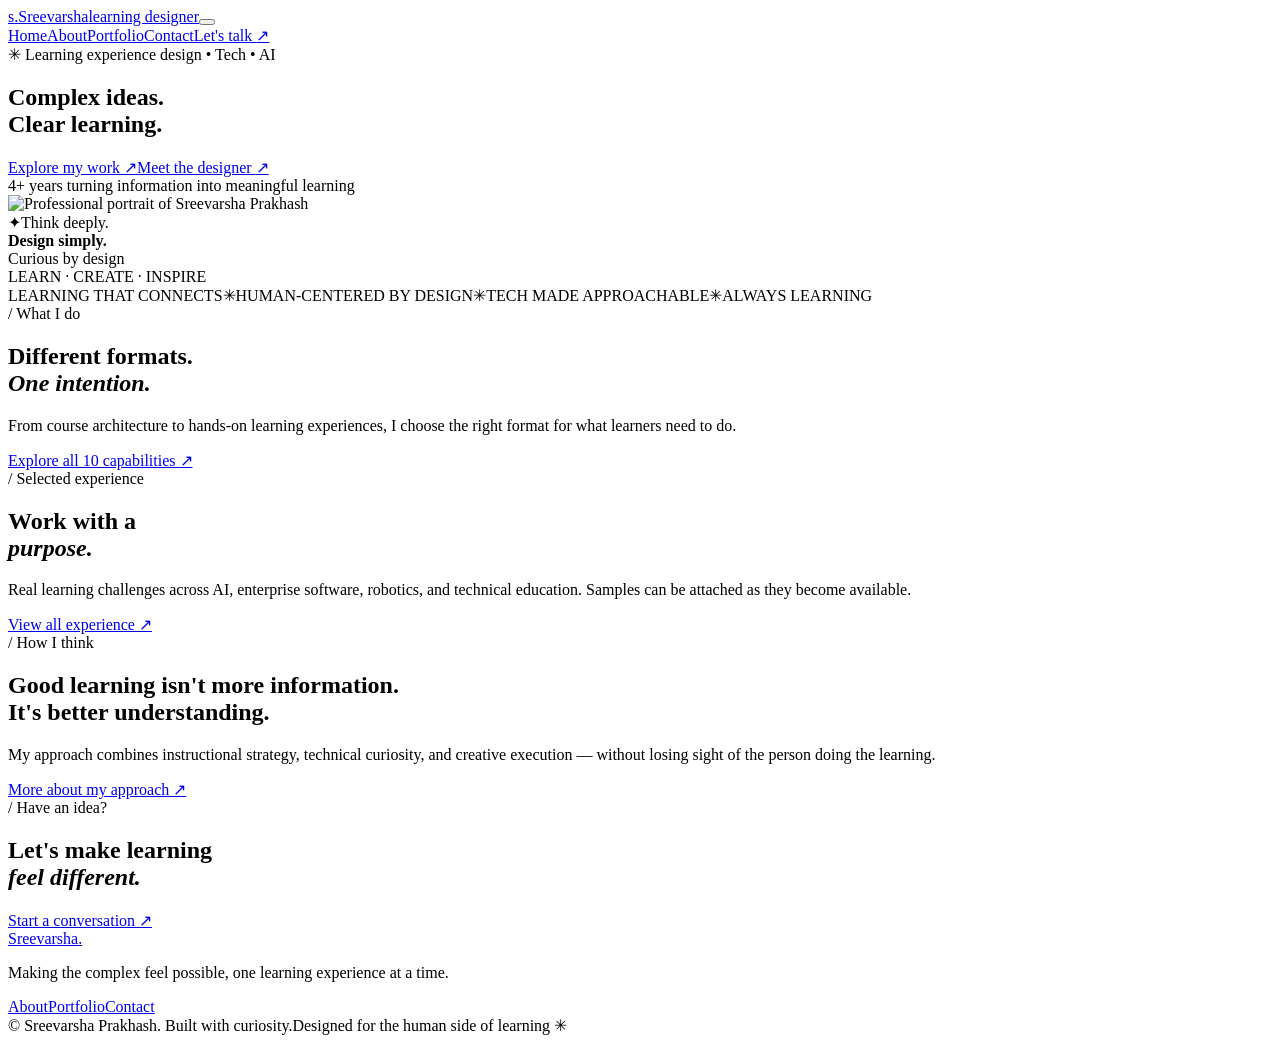
==== index.html @ 5f97e06c "Add files via upload" ====
<!doctype html><html lang="en"><head><meta charset="UTF-8"><meta name="viewport" content="width=device-width,initial-scale=1"><meta name="theme-color" content="#f6f5ef"><meta name="description" content="Sreevarsha Prakhash — instructional designer, technical curriculum developer, and learning experience designer."><title>Learning Experience Designer · Sreevarsha Prakhash</title><link rel="icon" href="assets/img/favicon.svg" type="image/svg+xml"><link rel="stylesheet" href="assets/css/style.css"><script defer src="assets/js/data.js"></script><script defer src="assets/js/site.js"></script></head><body data-page="home"><div class="preview-banner" id="preview-banner" hidden>Draft preview — changes are visible only on this browser until published <a href="admin.html">Back to editor ↗</a></div><header class="site-header"><div class="nav-shell wrap"><a class="brand" href="index.html" aria-label="Sreevarsha, home"><span class="brand-icon">s<span class="brand-dot">.</span></span><span class="brand-type">Sreevarsha<span class="brand-sub">learning designer</span></span></a><button class="menu-toggle" id="menu-toggle" aria-expanded="false" aria-controls="primary-nav" aria-label="Toggle menu"><span></span><span></span><span></span></button><nav class="nav-links" id="primary-nav" aria-label="Primary navigation"><a class="nav-home" href="index.html">Home</a><a class="nav-about" href="about.html">About</a><a class="nav-portfolio" href="portfolio.html">Portfolio</a><a class="nav-contact" href="contact.html">Contact</a><a href="contact.html" class="nav-cta">Let's talk <span aria-hidden="true">↗</span></a></nav></div></header><main><section class="hero wrap"><div class="hero-copy"><span class="eyebrow"><span class="star">✳</span> Learning experience design • Tech • AI</span><h1><span id="headline-prefix">Complex ideas.</span><br><span class="serif-highlight" id="headline-highlight">Clear learning.</span></h1><p class="hero-lead" data-bind="profile.intro"></p><div class="button-row"><a class="btn btn-dark" href="portfolio.html">Explore my work <span>↗</span></a><a class="btn btn-outline" href="about.html">Meet the designer <span>↗</span></a></div><div class="hero-foot"><span class="hero-foot-rule"></span><span>4+ years turning information into meaningful learning</span></div></div><div class="hero-visual"><div class="hero-shape shape-one"></div><div class="hero-shape shape-two"></div><div class="portrait-wrap"><img id="hero-photo" src="assets/img/professional-headshot.webp" alt="Professional portrait of Sreevarsha Prakhash" fetchpriority="high"></div><div class="float-card float-card-top"><span class="float-icon">✦</span><span>Think deeply.<br><strong>Design simply.</strong></span></div><div class="float-card float-card-bottom"><span class="tiny-dot"></span> Curious by design</div><div class="vertical-words">LEARN · CREATE · INSPIRE</div></div></section>
<section class="ticker"><div class="wrap ticker-inner"><span>LEARNING THAT CONNECTS</span><span aria-hidden="true">✳</span><span>HUMAN-CENTERED BY DESIGN</span><span aria-hidden="true">✳</span><span>TECH MADE APPROACHABLE</span><span aria-hidden="true">✳</span><span>ALWAYS LEARNING</span></div></section>
<section class="section wrap"><div class="section-intro"><div><span class="eyebrow">/ What I do</span><h2>Different formats.<br><em>One intention.</em></h2></div><p>From course architecture to hands-on learning experiences, I choose the right format for what learners need to do.</p></div><div id="home-categories" class="service-grid"></div><div class="section-link"><a href="portfolio.html#catalog">Explore all 10 capabilities <span>↗</span></a></div></section>
<section class="section section-wash"><div class="wrap"><div class="section-intro"><div><span class="eyebrow">/ Selected experience</span><h2>Work with a<br><em>purpose.</em></h2></div><p>Real learning challenges across AI, enterprise software, robotics, and technical education. Samples can be attached as they become available.</p></div><div id="home-projects" class="project-grid"></div><div class="section-link"><a href="portfolio.html">View all experience <span>↗</span></a></div></div></section>
<section class="manifesto wrap"><span class="eyebrow">/ How I think</span><h2>Good learning isn't more information.<br>It's <span>better understanding.</span></h2><p>My approach combines instructional strategy, technical curiosity, and creative execution — without losing sight of the person doing the learning.</p><a class="text-arrow" href="about.html">More about my approach ↗</a></section>
<section class="cta-section"><div class="wrap cta-inner"><div><span class="eyebrow">/ Have an idea?</span><h2>Let's make learning<br><em>feel different.</em></h2></div><a class="btn btn-light" href="contact.html">Start a conversation <span>↗</span></a></div></section></main><footer class="footer"><div class="wrap"><div class="footer-top"><div><a href="index.html" class="footer-logo">Sreevarsha<span>.</span></a><p>Making the complex feel possible, one learning experience at a time.</p></div><div class="footer-links"><a href="about.html">About</a><a href="portfolio.html">Portfolio</a><a href="contact.html">Contact</a></div></div><div class="footer-bottom"><span>© <span id="year"></span> Sreevarsha Prakhash. Built with curiosity.</span><span>Designed for the human side of learning <span aria-hidden="true">✳</span></span></div></div></footer><div id="toast" class="toast" aria-live="polite"></div></body></html>
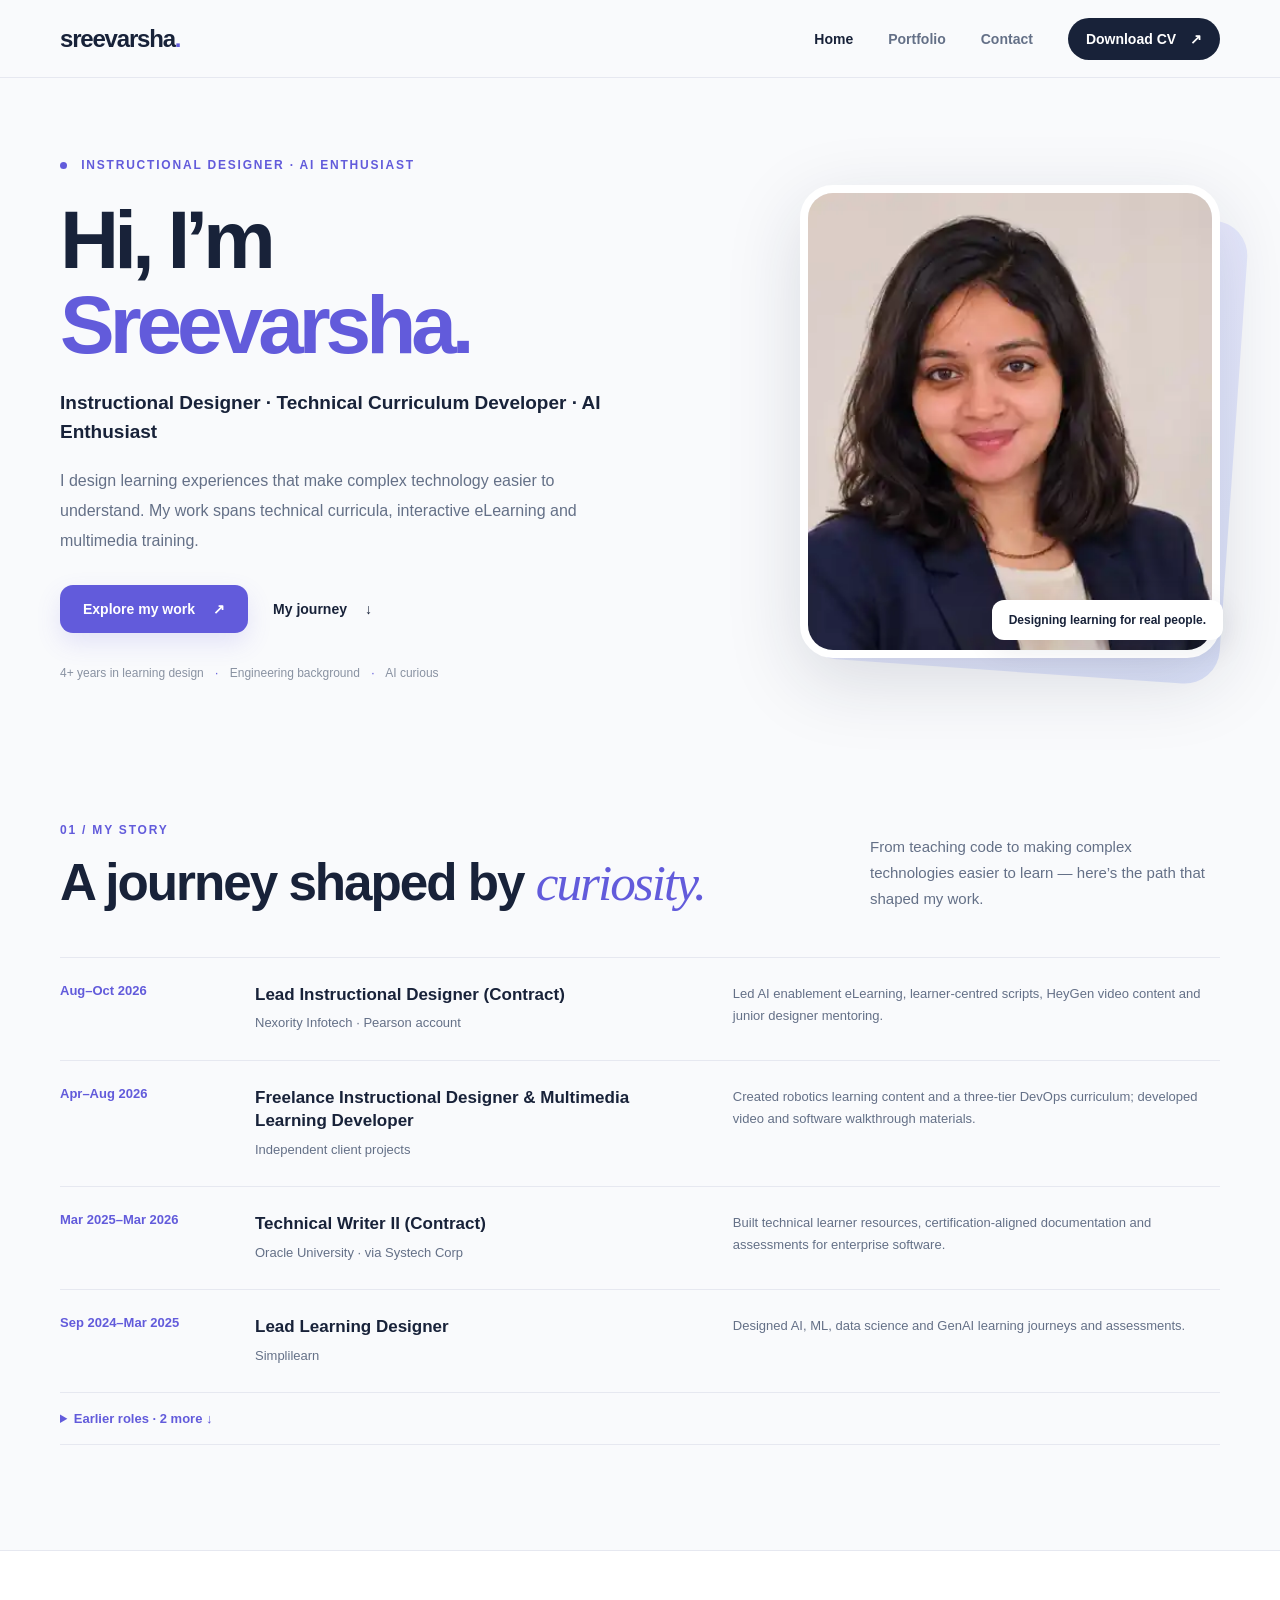
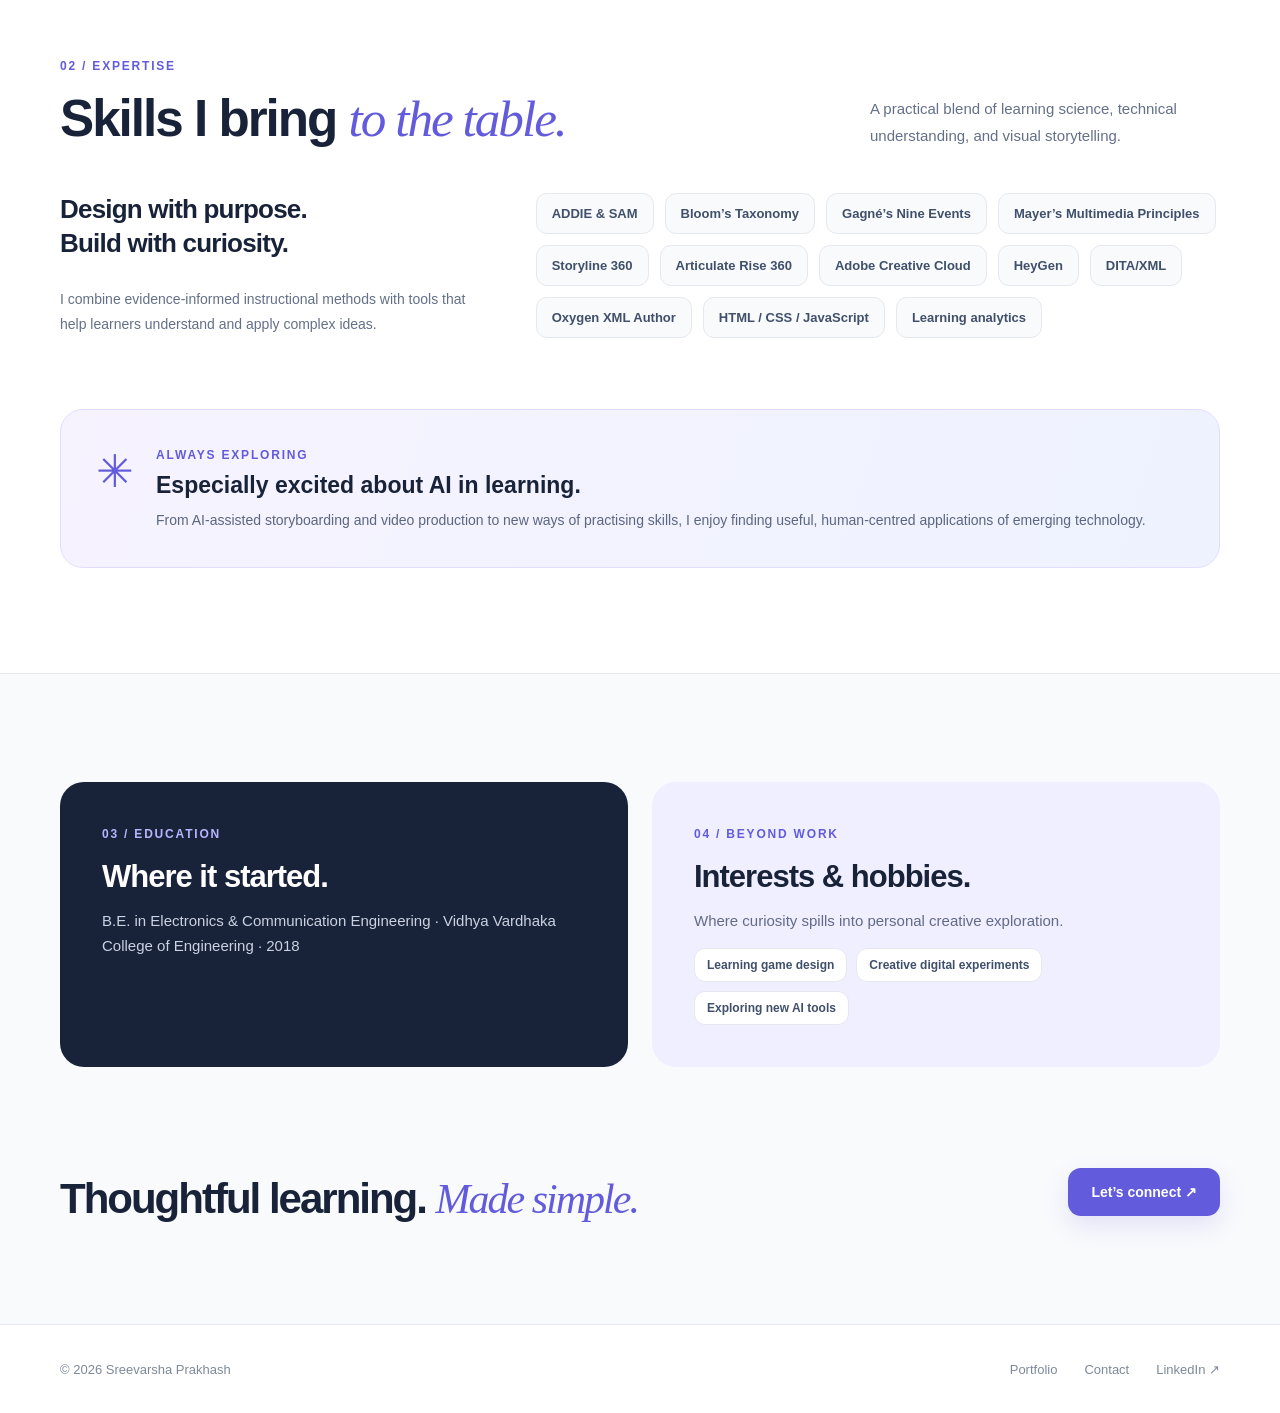
==== commit 7f067973: "Redesign portfolio with focused home, spacious categories, contact links and natural portrait" ====
--- a/index.html
+++ b/index.html
@@ -1,6 +1,10 @@
-<!doctype html><html lang="en"><head><meta charset="UTF-8"><meta name="viewport" content="width=device-width,initial-scale=1"><meta name="theme-color" content="#f6f5ef"><meta name="description" content="Sreevarsha Prakhash — instructional designer, technical curriculum developer, and learning experience designer."><title>Learning Experience Designer · Sreevarsha Prakhash</title><link rel="icon" href="assets/img/favicon.svg" type="image/svg+xml"><link rel="stylesheet" href="assets/css/style.css"><script defer src="assets/js/data.js"></script><script defer src="assets/js/site.js"></script></head><body data-page="home"><div class="preview-banner" id="preview-banner" hidden>Draft preview — changes are visible only on this browser until published <a href="admin.html">Back to editor ↗</a></div><header class="site-header"><div class="nav-shell wrap"><a class="brand" href="index.html" aria-label="Sreevarsha, home"><span class="brand-icon">s<span class="brand-dot">.</span></span><span class="brand-type">Sreevarsha<span class="brand-sub">learning designer</span></span></a><button class="menu-toggle" id="menu-toggle" aria-expanded="false" aria-controls="primary-nav" aria-label="Toggle menu"><span></span><span></span><span></span></button><nav class="nav-links" id="primary-nav" aria-label="Primary navigation"><a class="nav-home" href="index.html">Home</a><a class="nav-about" href="about.html">About</a><a class="nav-portfolio" href="portfolio.html">Portfolio</a><a class="nav-contact" href="contact.html">Contact</a><a href="contact.html" class="nav-cta">Let's talk <span aria-hidden="true">↗</span></a></nav></div></header><main><section class="hero wrap"><div class="hero-copy"><span class="eyebrow"><span class="star">✳</span> Learning experience design • Tech • AI</span><h1><span id="headline-prefix">Complex ideas.</span><br><span class="serif-highlight" id="headline-highlight">Clear learning.</span></h1><p class="hero-lead" data-bind="profile.intro"></p><div class="button-row"><a class="btn btn-dark" href="portfolio.html">Explore my work <span>↗</span></a><a class="btn btn-outline" href="about.html">Meet the designer <span>↗</span></a></div><div class="hero-foot"><span class="hero-foot-rule"></span><span>4+ years turning information into meaningful learning</span></div></div><div class="hero-visual"><div class="hero-shape shape-one"></div><div class="hero-shape shape-two"></div><div class="portrait-wrap"><img id="hero-photo" src="assets/img/professional-headshot.webp" alt="Professional portrait of Sreevarsha Prakhash" fetchpriority="high"></div><div class="float-card float-card-top"><span class="float-icon">✦</span><span>Think deeply.<br><strong>Design simply.</strong></span></div><div class="float-card float-card-bottom"><span class="tiny-dot"></span> Curious by design</div><div class="vertical-words">LEARN · CREATE · INSPIRE</div></div></section>
-<section class="ticker"><div class="wrap ticker-inner"><span>LEARNING THAT CONNECTS</span><span aria-hidden="true">✳</span><span>HUMAN-CENTERED BY DESIGN</span><span aria-hidden="true">✳</span><span>TECH MADE APPROACHABLE</span><span aria-hidden="true">✳</span><span>ALWAYS LEARNING</span></div></section>
-<section class="section wrap"><div class="section-intro"><div><span class="eyebrow">/ What I do</span><h2>Different formats.<br><em>One intention.</em></h2></div><p>From course architecture to hands-on learning experiences, I choose the right format for what learners need to do.</p></div><div id="home-categories" class="service-grid"></div><div class="section-link"><a href="portfolio.html#catalog">Explore all 10 capabilities <span>↗</span></a></div></section>
-<section class="section section-wash"><div class="wrap"><div class="section-intro"><div><span class="eyebrow">/ Selected experience</span><h2>Work with a<br><em>purpose.</em></h2></div><p>Real learning challenges across AI, enterprise software, robotics, and technical education. Samples can be attached as they become available.</p></div><div id="home-projects" class="project-grid"></div><div class="section-link"><a href="portfolio.html">View all experience <span>↗</span></a></div></div></section>
-<section class="manifesto wrap"><span class="eyebrow">/ How I think</span><h2>Good learning isn't more information.<br>It's <span>better understanding.</span></h2><p>My approach combines instructional strategy, technical curiosity, and creative execution — without losing sight of the person doing the learning.</p><a class="text-arrow" href="about.html">More about my approach ↗</a></section>
-<section class="cta-section"><div class="wrap cta-inner"><div><span class="eyebrow">/ Have an idea?</span><h2>Let's make learning<br><em>feel different.</em></h2></div><a class="btn btn-light" href="contact.html">Start a conversation <span>↗</span></a></div></section></main><footer class="footer"><div class="wrap"><div class="footer-top"><div><a href="index.html" class="footer-logo">Sreevarsha<span>.</span></a><p>Making the complex feel possible, one learning experience at a time.</p></div><div class="footer-links"><a href="about.html">About</a><a href="portfolio.html">Portfolio</a><a href="contact.html">Contact</a></div></div><div class="footer-bottom"><span>© <span id="year"></span> Sreevarsha Prakhash. Built with curiosity.</span><span>Designed for the human side of learning <span aria-hidden="true">✳</span></span></div></div></footer><div id="toast" class="toast" aria-live="polite"></div></body></html>+<!doctype html>
+<html lang="en"><head><meta charset="utf-8"><meta name="viewport" content="width=device-width,initial-scale=1"><meta name="theme-color" content="#f8f9fc"><meta name="description" content="Sreevarsha Prakhash — instructional designer, technical curriculum developer and AI enthusiast. Explore experience, skills and learning design work."><title>Sreevarsha Prakhash | Instructional Designer</title><link rel="icon" href="assets/img/favicon.svg" type="image/svg+xml"><link rel="stylesheet" href="assets/css/site-modern.css"><script defer src="assets/js/data.js"></script><script defer src="assets/js/site-modern.js"></script></head>
+<body data-page="home"><div id="preview-banner" class="preview-banner" hidden>Previewing a local draft. <a href="admin.html">Return to editor</a></div>
+<header class="site-header"><div class="shell nav-wrap"><a class="wordmark" href="index.html" aria-label="Sreevarsha home">sreevarsha<span class="mark">.</span></a><button class="mobile-menu" id="mobile-menu" aria-controls="main-nav" aria-expanded="false" aria-label="Open navigation">Menu <span>☰</span></button><nav id="main-nav" class="main-nav"><a class="active" href="index.html">Home</a><a href="portfolio.html">Portfolio</a><a href="contact.html">Contact</a><a class="nav-button" href="assets/resume/Sreevarsha_Prakhash_Resume.pdf" id="nav-cv" download>Download CV <span>↗</span></a></nav></div></header>
+<main>
+<section class="shell hero" id="top"><div class="hero-text"><div class="eyebrow"><span class="dot"></span> INSTRUCTIONAL DESIGNER · AI ENTHUSIAST</div><h1>Hi, I’m <span class="accent">Sreevarsha.</span></h1><p class="hero-role" id="hero-role">Learning Experience Designer & Technical Curriculum Developer</p><p class="hero-lead" id="hero-intro"></p><div class="hero-actions"><a class="button button-primary" href="portfolio.html">Explore my work <span>↗</span></a><a class="button button-plain" href="#journey">My journey <span>↓</span></a></div><div class="hero-footnote">4+ years in learning design <span class="separator">·</span> Engineering background <span class="separator">·</span> AI curious</div></div><div class="hero-photo-wrap"><div class="photo-backdrop"></div><img id="hero-photo" src="assets/img/professional-headshot.webp" alt="Portrait of Sreevarsha Prakhash" loading="eager"><div class="photo-caption">Designing learning for real people.</div></div></section>
+<section class="shell story-section" id="journey"><div class="section-head"><div><span class="kicker">01 / MY STORY</span><h2>A journey shaped by <em>curiosity.</em></h2></div><p class="section-intro">From teaching code to making complex technologies easier to learn — here’s the path that shaped my work.</p></div><div class="timeline" id="career-timeline"></div></section>
+<section class="soft-panel"><div class="shell section-space"><div class="section-head"><div><span class="kicker">02 / EXPERTISE</span><h2>Skills I bring <em>to the table.</em></h2></div><p class="section-intro">A practical blend of learning science, technical understanding, and visual storytelling.</p></div><div class="skills-layout"><div class="skills-intro"><h3>Design with purpose.<br>Build with curiosity.</h3><p>I combine evidence-informed instructional methods with tools that help learners understand and apply complex ideas.</p></div><div class="skills-tags" id="skills-list"></div></div><div class="ai-highlight"><div class="ai-spark">✳</div><div><span class="kicker">ALWAYS EXPLORING</span><h3>Especially excited about AI in learning.</h3><p>From AI-assisted storyboarding and video production to new ways of practising skills, I enjoy finding useful, human-centred applications of emerging technology.</p></div></div></div></section>
+<section class="shell closing-section"><div class="closing-grid"><div class="closing-card"><span class="kicker">03 / EDUCATION</span><h2>Where it started.</h2><p id="education-text"></p></div><div class="closing-card closing-card-light"><span class="kicker">04 / BEYOND WORK</span><h2>Interests & hobbies.</h2><p>Where curiosity spills into personal creative exploration.</p><div class="hobby-list" id="hobby-list"></div></div></div><div class="outro"><h2>Thoughtful learning. <em>Made simple.</em></h2><a class="button button-primary" href="contact.html">Let’s connect ↗</a></div></section>
+</main><footer class="site-footer"><div class="shell footer-content"><span>© <span id="year"></span> Sreevarsha Prakhash</span><div><a href="portfolio.html">Portfolio</a><a href="contact.html">Contact</a><a href="https://www.linkedin.com/in/sreewar/" target="_blank" rel="noopener noreferrer">LinkedIn ↗</a></div></div></footer></body></html>
--- a/assets/css/site-modern.css
+++ b/assets/css/site-modern.css
@@ -0,0 +1 @@
+:root{--ink:#182239;--muted:#647087;--accent:#625bdb;--soft:#f0efff;--line:#e6e8f0;--bg:#f9fafc}*{box-sizing:border-box}html{scroll-behavior:smooth}body{margin:0;background:var(--bg);color:var(--ink);font-family:Inter,'Segoe UI',Arial,sans-serif;-webkit-font-smoothing:antialiased}a{color:inherit;text-decoration:none}button,input,textarea{font:inherit}button{cursor:pointer}h1,h2,h3,p{margin-top:0}img{max-width:100%}.shell{width:min(1160px,calc(100% - 60px));margin:0 auto}.site-header{height:78px;background:rgba(249,250,252,.96);backdrop-filter:blur(14px);border-bottom:1px solid var(--line);position:sticky;top:0;z-index:40}.nav-wrap{display:flex;align-items:center;justify-content:space-between;height:100%}.wordmark{font-size:24px;font-weight:800;letter-spacing:-1.2px}.mark,.accent{color:var(--accent)}.main-nav{display:flex;align-items:center;gap:35px}.main-nav>a{font-size:14px;font-weight:600;color:var(--muted)}.main-nav>a:hover,.main-nav>a.active{color:var(--ink)}.main-nav .nav-button{padding:13px 18px;background:var(--ink);border-radius:40px;color:white}.nav-button span{padding-left:10px}.mobile-menu{display:none;border:1px solid var(--line);background:white;border-radius:10px;padding:10px}.preview-banner{background:#f8e8ba;padding:12px;text-align:center;font-size:13px}.preview-banner a{text-decoration:underline}.kicker,.eyebrow{color:var(--accent);font-weight:750;letter-spacing:1.8px;font-size:12px}.dot{display:inline-block;width:7px;height:7px;border-radius:50%;background:var(--accent);margin-right:9px}.hero{min-height:660px;padding:80px 0 95px;display:grid;grid-template-columns:1.15fr .85fr;align-items:center;gap:66px}.hero h1{font-size:clamp(58px,6.4vw,95px);line-height:1.04;letter-spacing:-5px;margin:25px 0 22px}.hero-role{font-size:19px;font-weight:650;line-height:1.5;margin-bottom:20px}.hero-lead{font-size:16px;color:var(--muted);line-height:1.85;max-width:550px}.hero-actions{display:flex;align-items:center;gap:22px;margin:30px 0;flex-wrap:wrap}.button{border:0;border-radius:13px;display:inline-flex;align-items:center;justify-content:center;gap:18px;padding:16px 23px;font-size:14px;font-weight:700}.button-primary{background:var(--accent);color:white;box-shadow:0 10px 25px #625bdb25}.button-primary:hover{background:#504bc6}.button-plain{padding-left:3px}.hero-footnote{font-size:12px;color:#8992a2;line-height:1.8}.separator{color:var(--accent);padding:0 8px}.hero-photo-wrap{justify-self:end;width:100%;max-width:420px;position:relative}.photo-backdrop{background:linear-gradient(135deg,#efedff,#dbe2f9);position:absolute;inset:23px -14px -14px 17px;border-radius:35px;transform:rotate(4deg)}.hero-photo-wrap img{width:100%;aspect-ratio:4/4.5;object-fit:cover;object-position:center 30%;display:block;position:relative;border:8px solid #fff;border-radius:33px;box-shadow:0 22px 75px #19244125;background:#eee}.photo-caption{position:absolute;bottom:18px;right:-3px;border-radius:12px;box-shadow:0 7px 30px #1822391a;background:white;padding:13px 17px;font-size:12px;font-weight:700}.section-head{display:flex;gap:42px;justify-content:space-between;align-items:end;margin-bottom:44px}.section-head h2,.closing-section h2{font-size:clamp(35px,4vw,54px);line-height:1.17;letter-spacing:-2px;margin:15px 0 0}.section-head em,.closing-section em,.page-heading em,.contact-area em{font-family:Georgia,serif;color:var(--accent);font-weight:400}.section-intro{font-size:15px;line-height:1.75;max-width:350px;color:var(--muted);margin:0}.story-section{padding:40px 0 105px}.timeline{border-top:1px solid var(--line)}.timeline-row{display:grid;grid-template-columns:160px 1fr 1.1fr;gap:35px;padding:25px 0;border-bottom:1px solid var(--line)}.timeline-period{font-size:13px;font-weight:750;color:var(--accent)}.timeline-title{font-size:17px;line-height:1.4;margin-bottom:6px}.timeline-org,.timeline-desc{font-size:13px;line-height:1.7;color:var(--muted)}.timeline-desc{margin:0}.timeline-older{border-bottom:1px solid var(--line)}.timeline-older summary{cursor:pointer;padding:18px 0;font-size:13px;font-weight:700;color:var(--accent)}.timeline-older .timeline-row:last-child{border-bottom:0}.soft-panel{background:white;border-top:1px solid var(--line);border-bottom:1px solid var(--line)}.section-space{padding:105px 0}.skills-layout{display:grid;grid-template-columns:.75fr 1.25fr;gap:65px}.skills-intro h3{font-size:26px;line-height:1.3;letter-spacing:-.8px}.skills-intro p{font-size:14px;color:var(--muted);line-height:1.8}.skills-tags{display:flex;flex-wrap:wrap;align-content:start;gap:11px}.skill-tag,.hobby-pill{border-radius:11px;border:1px solid var(--line);background:var(--bg);padding:12px 15px;color:#40506b;font-size:13px;font-weight:650}.ai-highlight{display:flex;gap:22px;margin-top:58px;padding:35px;border:1px solid #e1ddff;border-radius:23px;background:linear-gradient(108deg,#f6f3ff,#eef2ff)}.ai-spark{font-size:45px;color:var(--accent)}.ai-highlight h3{font-size:23px;margin:9px 0}.ai-highlight p{font-size:14px;color:#5b6680;line-height:1.75;margin:0}.closing-section{padding:108px 0 80px}.closing-grid{display:grid;grid-template-columns:1fr 1fr;gap:24px}.closing-card{background:var(--ink);color:white;border-radius:24px;padding:42px;min-height:252px}.closing-card .kicker{color:#b7b5ff}.closing-card h2{font-size:31px;letter-spacing:-1px;margin:17px 0 12px}.closing-card p{font-size:15px;line-height:1.7;color:#cbd3e2}.closing-card-light{background:var(--soft);color:var(--ink)}.closing-card-light .kicker{color:var(--accent)}.closing-card-light p{color:#626a88}.hobby-list{display:flex;flex-wrap:wrap;gap:9px}.hobby-pill{font-size:12px;background:white;padding:9px 12px}.outro{display:flex;align-items:center;justify-content:space-between;gap:25px;padding:92px 0 20px}.outro h2{font-size:42px}.site-footer{background:white;border-top:1px solid var(--line)}.footer-content{min-height:88px;display:flex;align-items:center;justify-content:space-between;gap:25px;color:#7e8999;font-size:13px}.footer-content>div{display:flex;gap:27px}.footer-content a:hover{color:var(--accent)}.page-heading{padding:105px 0 75px}.page-heading h1{font-size:clamp(65px,7.5vw,100px);line-height:1.09;letter-spacing:-5px;margin:14px 0 20px}.page-heading p{font-size:17px;color:var(--muted);line-height:1.75;max-width:600px}.portfolio-content{padding-bottom:125px}.catalog-top{display:flex;justify-content:space-between;align-items:center;gap:25px;margin-bottom:30px}.search-box{display:flex;align-items:center;gap:11px;background:white;border:1px solid var(--line);border-radius:12px;padding:0 17px;width:390px;max-width:100%;color:var(--accent)}.search-box input{border:0;outline:0;width:100%;padding:15px 0;background:transparent;color:var(--ink);font-size:14px}.category-grid{display:grid;grid-template-columns:1fr 1fr;gap:22px;align-items:start}.category-card{border:1px solid var(--line);border-radius:23px;background:white;overflow:hidden;min-height:246px;box-shadow:0 7px 30px #18223908}.category-card:hover{border-color:#ccc9ff;box-shadow:0 16px 38px #18223914}.category-card>summary{list-style:none;cursor:pointer;display:flex;flex-direction:column;min-height:245px;padding:30px}.category-card>summary::-webkit-details-marker{display:none}.category-header{display:flex;align-items:center;justify-content:space-between}.category-index{color:#9aa4b8;font-size:13px;font-weight:750}.category-icon{display:grid;place-items:center;width:54px;height:54px;border-radius:15px;background:var(--soft);color:var(--accent);font-size:26px}.category-card h2{font-size:24px;line-height:1.28;letter-spacing:-.7px;margin:24px 0 9px}.category-desc{font-size:14px;line-height:1.65;color:var(--muted);margin-bottom:28px}.category-foot{margin-top:auto;display:flex;justify-content:space-between;align-items:center;gap:8px;font-size:12px;font-weight:700;color:#8b96a8}.category-open{color:var(--accent);font-size:13px}.category-materials{padding:0 30px 25px;border-top:1px solid var(--line)}.materials-title{font-size:11px;letter-spacing:1.5px;color:#95a0b4;font-weight:750;margin:23px 0 8px}.category-material{display:flex;justify-content:space-between;gap:15px;border-bottom:1px solid #eff0f5;padding:12px 0;font-size:13px;color:#40506b;line-height:1.5}.category-material:last-child{border-bottom:0}.file-link{color:var(--accent);font-size:12px;font-weight:750;white-space:nowrap}.empty-state{font-size:14px;color:var(--muted);padding:20px}.work-section{background:#fff;border-top:1px solid var(--line);padding:102px 0 120px}.project-list{border-top:1px solid var(--line)}.project-row{display:grid;grid-template-columns:70px 1fr 160px 26px;gap:22px;padding:27px 0;border-bottom:1px solid var(--line);align-items:center;cursor:pointer}.project-row:hover .project-title{color:var(--accent)}.project-num{font-size:13px;color:#9da6b9}.project-title{font-size:20px;letter-spacing:-.5px;font-weight:750}.project-sub,.project-year{font-size:13px;color:var(--muted);margin-top:6px}.project-arrow{font-size:22px;color:var(--accent)}.view-more{background:var(--soft);color:var(--accent);border:1px solid #ddd9ff;padding:14px 18px;border-radius:12px;font-weight:750;margin-top:28px}.project-dialog{max-height:85vh;overflow:auto;width:min(690px,calc(100% - 32px));border:0;border-radius:24px;padding:43px;color:var(--ink);box-shadow:0 20px 80px #141c3833}.project-dialog::backdrop{background:#172038aa}.project-dialog h2{font-size:34px;line-height:1.2;letter-spacing:-1px;margin:18px 0}.project-dialog p{font-size:15px;line-height:1.75;color:var(--muted)}.dialog-close{float:right;border:0;background:var(--soft);font-size:25px;width:37px;height:37px;border-radius:50%}.dialog-meta{border-top:1px solid var(--line);margin-top:23px;padding-top:18px}.dialog-meta strong{display:block;margin-top:15px;font-size:12px;letter-spacing:1px}.dialog-files a{display:block;margin:8px 0}.contact-area{min-height:calc(100vh - 168px);padding:114px 0 130px;display:grid;grid-template-columns:1.05fr .95fr;align-items:start;gap:90px}.contact-area h1{font-size:clamp(50px,5.7vw,81px);line-height:1.09;letter-spacing:-3.6px;margin:22px 0}.contact-intro>p{font-size:16px;color:var(--muted);line-height:1.85}.connect-items{display:grid;gap:15px;margin-top:45px}.connect-card{display:flex;align-items:center;gap:17px;background:white;border:1px solid var(--line);border-radius:18px;padding:17px}.connect-card:hover{border-color:#cac7fc}.connect-symbol{width:48px;height:48px;display:grid;place-items:center;flex-shrink:0;background:var(--soft);color:var(--accent);border-radius:12px;font-weight:800;font-size:20px}.connect-card>span:nth-child(2){min-width:0;flex:1}.connect-card small{display:block;color:#929eb3;font-size:11px;font-weight:700;letter-spacing:1px;margin-bottom:5px}.connect-card strong{font-size:14px;overflow-wrap:anywhere}.connect-card .arrow{font-size:21px;color:var(--accent)}.message-panel{background:white;position:relative;border:1px solid var(--line);border-radius:26px;padding:40px;box-shadow:0 20px 50px #1520400d}.message-decoration{position:absolute;top:27px;right:31px;color:#e0dcff;font-size:29px}.message-panel h2{font-size:30px;letter-spacing:-1px;margin-bottom:13px}.message-panel>p{font-size:14px;line-height:1.75;color:var(--muted);margin-bottom:30px}.message-panel form{display:grid;gap:18px}.message-panel label{display:grid;gap:9px;font-size:12px;font-weight:750;color:#44516a}.message-panel input,.message-panel textarea{width:100%;border:1px solid #dce2ed;border-radius:10px;padding:13px 14px;background:#fbfcff;color:var(--ink);font-size:14px}.message-panel textarea{resize:vertical}.message-panel .button{width:100%}.form-note{display:block;font-size:11px;color:#8994a8;margin-top:16px;line-height:1.5}@media(max-width:950px){.shell{width:calc(100% - 44px)}.hero{gap:28px}.hero h1{font-size:64px;letter-spacing:-3px}.timeline-row{grid-template-columns:125px 1fr;gap:12px 24px}.timeline-desc{grid-column:2}.contact-area{gap:35px}.message-panel{padding:30px}}@media(max-width:700px){.shell{width:calc(100% - 36px)}.site-header{height:66px}.wordmark{font-size:21px}.mobile-menu{display:flex;gap:9px;align-items:center}.main-nav{display:none;position:absolute;top:66px;left:0;right:0;flex-direction:column;align-items:stretch;gap:17px;padding:20px;background:white;border-bottom:1px solid var(--line);box-shadow:0 15px 35px #18223912}.main-nav.open{display:flex}.main-nav>a{padding:6px}.main-nav .nav-button{text-align:center;padding:13px}.hero{grid-template-columns:1fr;padding:55px 0 78px;gap:42px;min-height:0}.hero h1{font-size:clamp(52px,13vw,75px);letter-spacing:-3px}.hero-role{font-size:17px}.hero-photo-wrap{justify-self:center;width:min(100% - 20px,460px)}.hero-footnote{font-size:11px}.section-head{display:block;margin-bottom:28px}.section-head h2,.closing-section h2{font-size:38px;letter-spacing:-1.3px}.section-intro{margin-top:16px;max-width:100%}.story-section{padding:40px 0 74px}.timeline-row{grid-template-columns:1fr;gap:7px;padding:20px 0}.timeline-desc{grid-column:1}.section-space{padding:75px 0}.skills-layout{grid-template-columns:1fr;gap:19px}.ai-highlight{padding:24px;gap:12px;margin-top:36px}.ai-spark{font-size:30px}.ai-highlight h3{font-size:20px}.closing-section{padding:76px 0}.closing-grid{grid-template-columns:1fr;gap:15px}.closing-card{min-height:210px;padding:30px}.outro{flex-direction:column;align-items:start;gap:22px;padding:60px 0 5px}.outro h2{font-size:35px}.footer-content{flex-direction:column;align-items:start;padding:25px 0;min-height:0}.footer-content>div{gap:17px}.page-heading{padding:74px 0 54px}.page-heading h1{font-size:64px;letter-spacing:-3px}.page-heading p{font-size:15px}.catalog-top{align-items:start;flex-direction:column;gap:15px}.search-box{width:100%}.category-grid{grid-template-columns:1fr;gap:16px}.category-card,.category-card>summary{min-height:214px}.category-card>summary{padding:26px}.category-card h2{font-size:23px}.category-materials{padding:0 26px 24px}.portfolio-content{padding-bottom:80px}.work-section{padding:80px 0}.project-row{grid-template-columns:32px 1fr 24px;gap:12px}.project-year{display:none}.project-title{font-size:17px}.contact-area{grid-template-columns:1fr;padding:80px 0;gap:52px}.contact-area h1{font-size:53px;letter-spacing:-2.5px}.connect-items{margin-top:30px}.message-panel{padding:28px}.project-dialog{padding:30px 23px}}
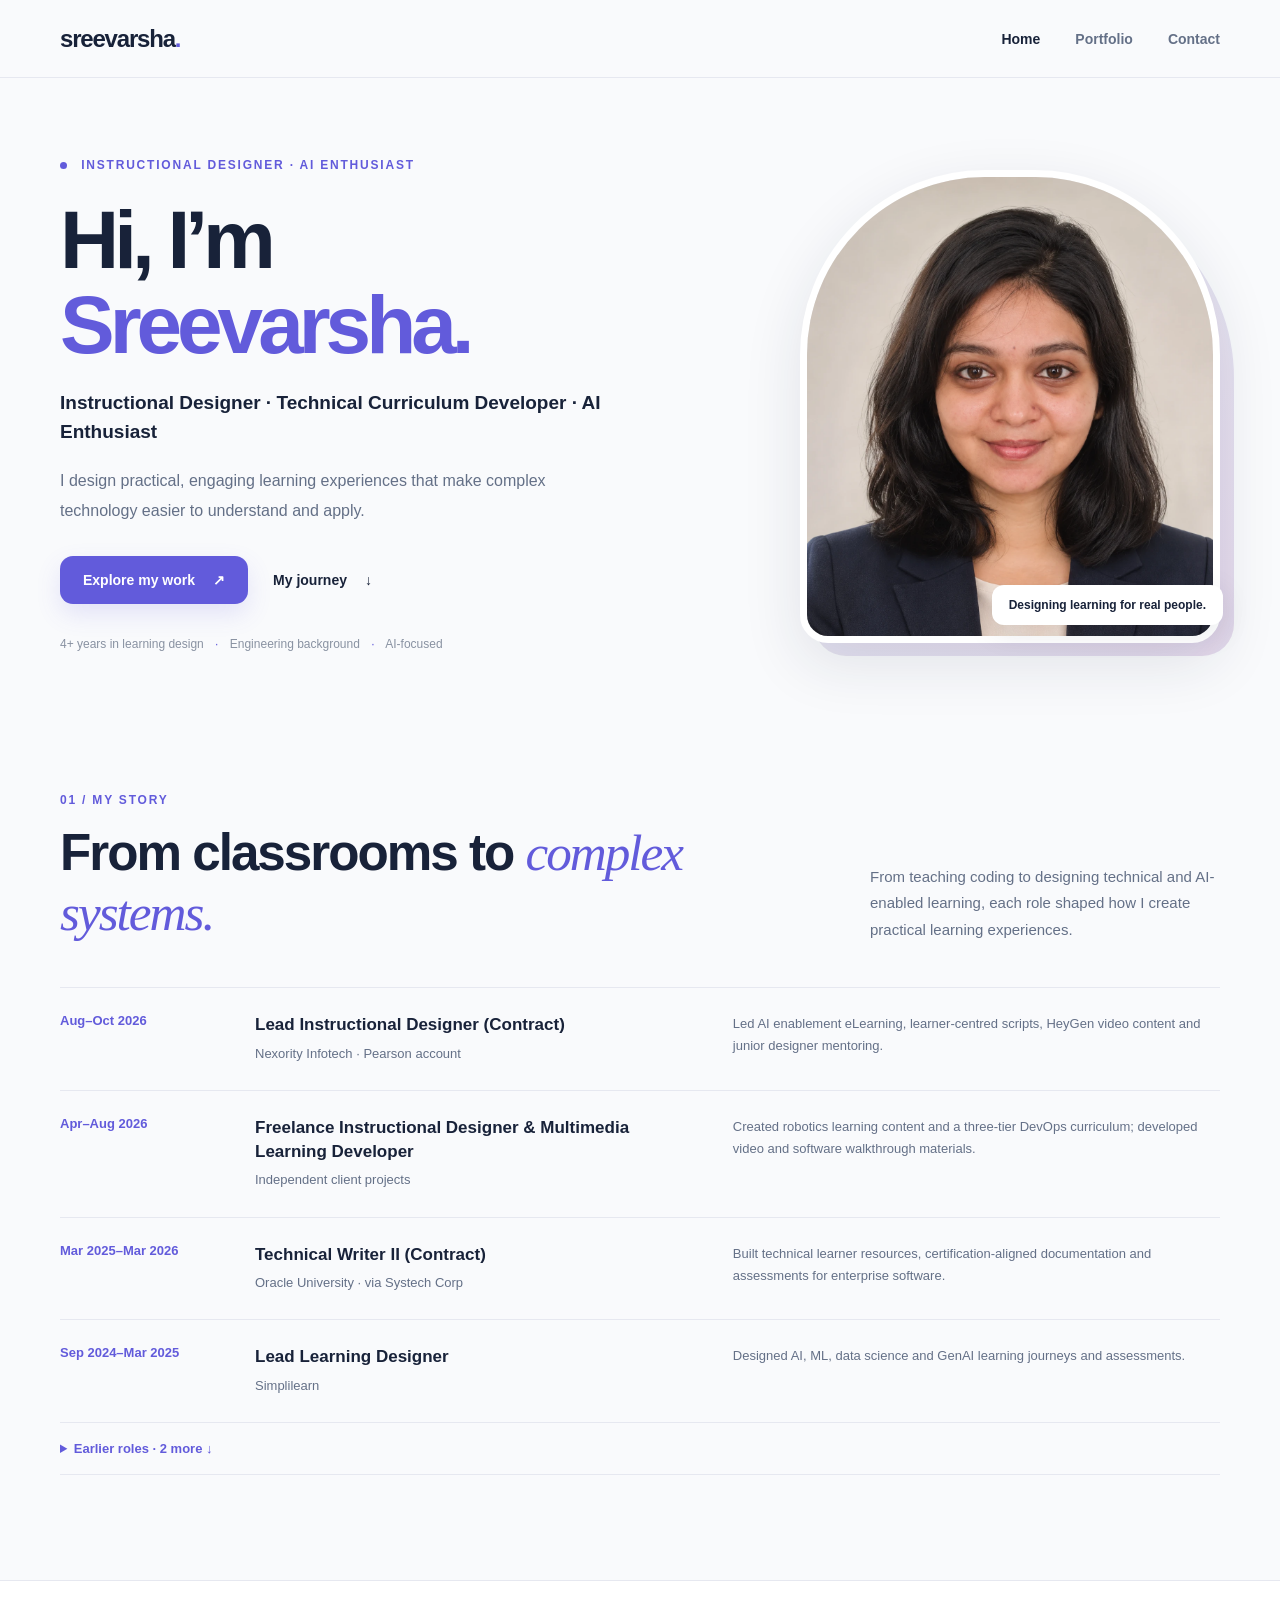
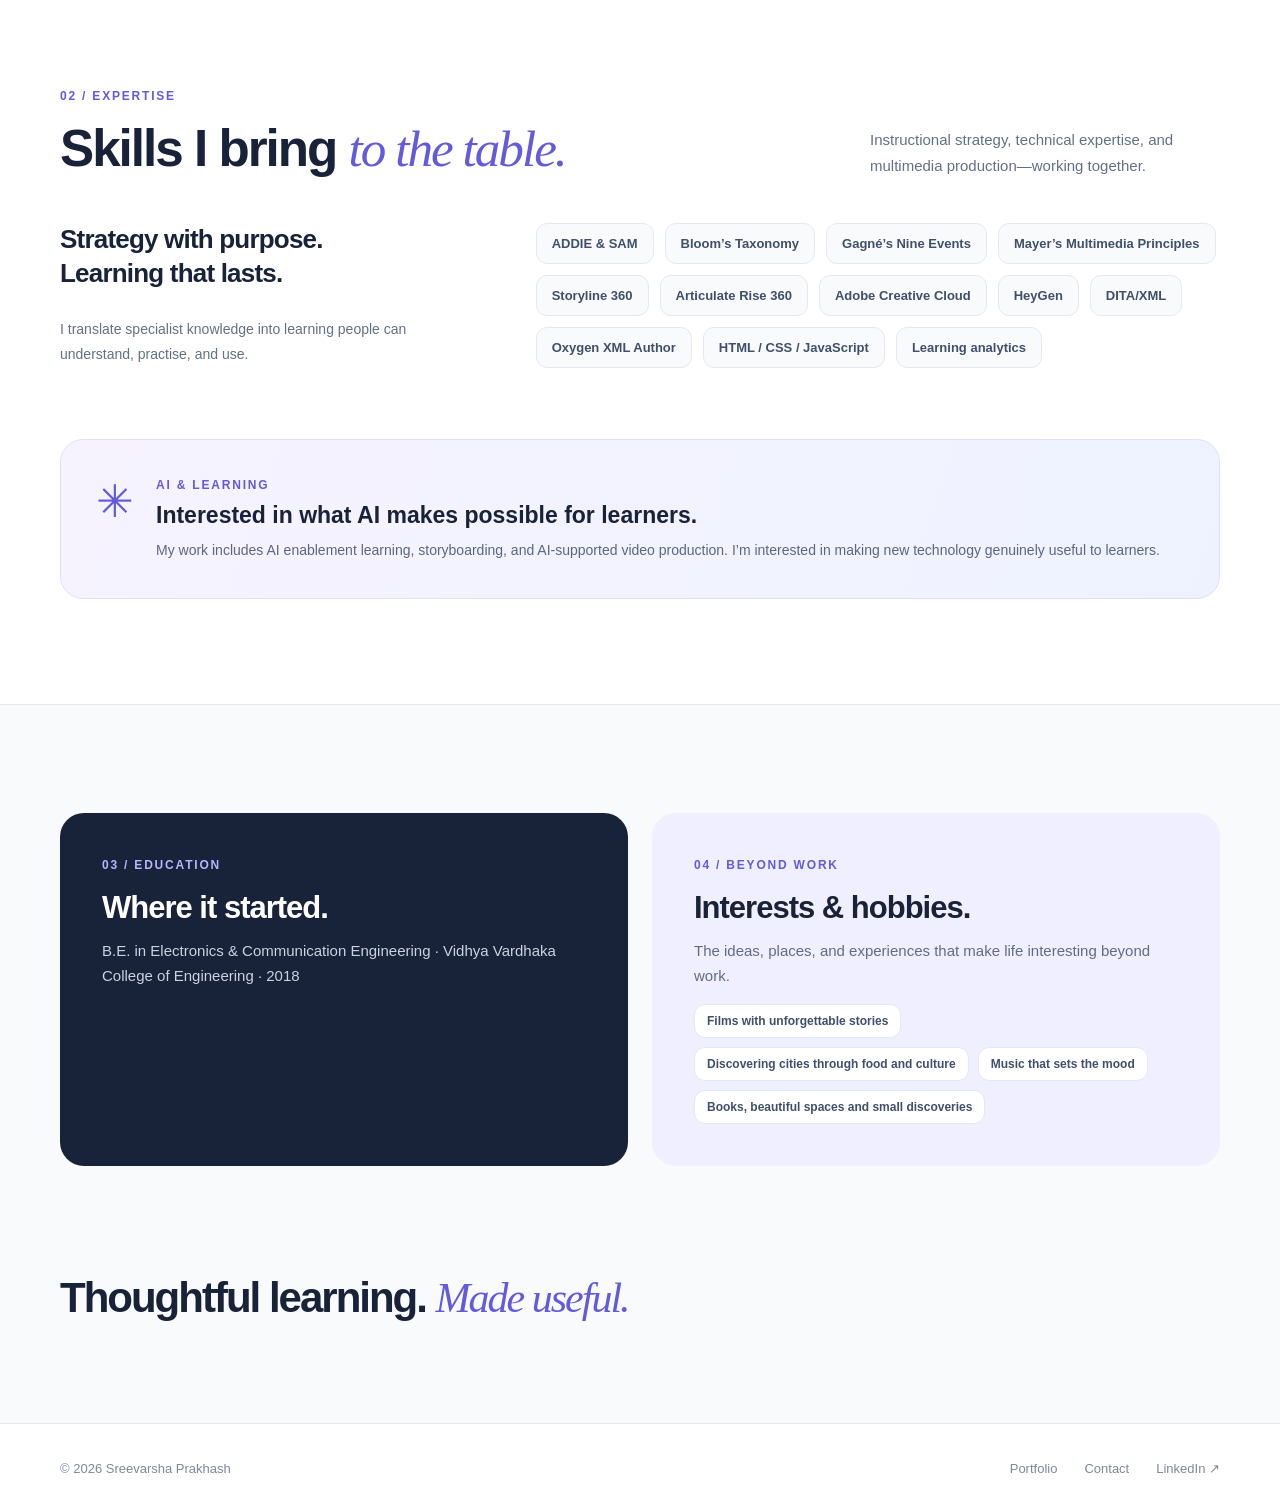
==== commit f9d7030f: "Refine portfolio copy, restore previous portrait, simplify navigation and interests" ====
--- a/index.html
+++ b/index.html
@@ -1,10 +1,10 @@
 <!doctype html>
 <html lang="en"><head><meta charset="utf-8"><meta name="viewport" content="width=device-width,initial-scale=1"><meta name="theme-color" content="#f8f9fc"><meta name="description" content="Sreevarsha Prakhash — instructional designer, technical curriculum developer and AI enthusiast. Explore experience, skills and learning design work."><title>Sreevarsha Prakhash | Instructional Designer</title><link rel="icon" href="assets/img/favicon.svg" type="image/svg+xml"><link rel="stylesheet" href="assets/css/site-modern.css"><script defer src="assets/js/data.js"></script><script defer src="assets/js/site-modern.js"></script></head>
 <body data-page="home"><div id="preview-banner" class="preview-banner" hidden>Previewing a local draft. <a href="admin.html">Return to editor</a></div>
-<header class="site-header"><div class="shell nav-wrap"><a class="wordmark" href="index.html" aria-label="Sreevarsha home">sreevarsha<span class="mark">.</span></a><button class="mobile-menu" id="mobile-menu" aria-controls="main-nav" aria-expanded="false" aria-label="Open navigation">Menu <span>☰</span></button><nav id="main-nav" class="main-nav"><a class="active" href="index.html">Home</a><a href="portfolio.html">Portfolio</a><a href="contact.html">Contact</a><a class="nav-button" href="assets/resume/Sreevarsha_Prakhash_Resume.pdf" id="nav-cv" download>Download CV <span>↗</span></a></nav></div></header>
+<header class="site-header"><div class="shell nav-wrap"><a class="wordmark" href="index.html" aria-label="Sreevarsha home">sreevarsha<span class="mark">.</span></a><button class="mobile-menu" id="mobile-menu" aria-controls="main-nav" aria-expanded="false" aria-label="Open navigation">Menu <span>☰</span></button><nav id="main-nav" class="main-nav"><a class="active" href="index.html">Home</a><a href="portfolio.html">Portfolio</a><a href="contact.html">Contact</a></nav></div></header>
 <main>
-<section class="shell hero" id="top"><div class="hero-text"><div class="eyebrow"><span class="dot"></span> INSTRUCTIONAL DESIGNER · AI ENTHUSIAST</div><h1>Hi, I’m <span class="accent">Sreevarsha.</span></h1><p class="hero-role" id="hero-role">Learning Experience Designer & Technical Curriculum Developer</p><p class="hero-lead" id="hero-intro"></p><div class="hero-actions"><a class="button button-primary" href="portfolio.html">Explore my work <span>↗</span></a><a class="button button-plain" href="#journey">My journey <span>↓</span></a></div><div class="hero-footnote">4+ years in learning design <span class="separator">·</span> Engineering background <span class="separator">·</span> AI curious</div></div><div class="hero-photo-wrap"><div class="photo-backdrop"></div><img id="hero-photo" src="assets/img/professional-headshot.webp" alt="Portrait of Sreevarsha Prakhash" loading="eager"><div class="photo-caption">Designing learning for real people.</div></div></section>
-<section class="shell story-section" id="journey"><div class="section-head"><div><span class="kicker">01 / MY STORY</span><h2>A journey shaped by <em>curiosity.</em></h2></div><p class="section-intro">From teaching code to making complex technologies easier to learn — here’s the path that shaped my work.</p></div><div class="timeline" id="career-timeline"></div></section>
-<section class="soft-panel"><div class="shell section-space"><div class="section-head"><div><span class="kicker">02 / EXPERTISE</span><h2>Skills I bring <em>to the table.</em></h2></div><p class="section-intro">A practical blend of learning science, technical understanding, and visual storytelling.</p></div><div class="skills-layout"><div class="skills-intro"><h3>Design with purpose.<br>Build with curiosity.</h3><p>I combine evidence-informed instructional methods with tools that help learners understand and apply complex ideas.</p></div><div class="skills-tags" id="skills-list"></div></div><div class="ai-highlight"><div class="ai-spark">✳</div><div><span class="kicker">ALWAYS EXPLORING</span><h3>Especially excited about AI in learning.</h3><p>From AI-assisted storyboarding and video production to new ways of practising skills, I enjoy finding useful, human-centred applications of emerging technology.</p></div></div></div></section>
-<section class="shell closing-section"><div class="closing-grid"><div class="closing-card"><span class="kicker">03 / EDUCATION</span><h2>Where it started.</h2><p id="education-text"></p></div><div class="closing-card closing-card-light"><span class="kicker">04 / BEYOND WORK</span><h2>Interests & hobbies.</h2><p>Where curiosity spills into personal creative exploration.</p><div class="hobby-list" id="hobby-list"></div></div></div><div class="outro"><h2>Thoughtful learning. <em>Made simple.</em></h2><a class="button button-primary" href="contact.html">Let’s connect ↗</a></div></section>
+<section class="shell hero" id="top"><div class="hero-text"><div class="eyebrow"><span class="dot"></span> INSTRUCTIONAL DESIGNER · AI ENTHUSIAST</div><h1>Hi, I’m <span class="accent">Sreevarsha.</span></h1><p class="hero-role" id="hero-role">Learning Experience Designer & Technical Curriculum Developer</p><p class="hero-lead" id="hero-intro"></p><div class="hero-actions"><a class="button button-primary" href="portfolio.html">Explore my work <span>↗</span></a><a class="button button-plain" href="#journey">My journey <span>↓</span></a></div><div class="hero-footnote">4+ years in learning design <span class="separator">·</span> Engineering background <span class="separator">·</span> AI-focused</div></div><div class="hero-photo-wrap"><div class="photo-backdrop"></div><img id="hero-photo" src="assets/img/professional-headshot.webp" alt="Portrait of Sreevarsha Prakhash" loading="eager"><div class="photo-caption">Designing learning for real people.</div></div></section>
+<section class="shell story-section" id="journey"><div class="section-head"><div><span class="kicker">01 / MY STORY</span><h2>From classrooms to <em>complex systems.</em></h2></div><p class="section-intro">From teaching coding to designing technical and AI-enabled learning, each role shaped how I create practical learning experiences.</p></div><div class="timeline" id="career-timeline"></div></section>
+<section class="soft-panel"><div class="shell section-space"><div class="section-head"><div><span class="kicker">02 / EXPERTISE</span><h2>Skills I bring <em>to the table.</em></h2></div><p class="section-intro">Instructional strategy, technical expertise, and multimedia production—working together.</p></div><div class="skills-layout"><div class="skills-intro"><h3>Strategy with purpose.<br>Learning that lasts.</h3><p>I translate specialist knowledge into learning people can understand, practise, and use.</p></div><div class="skills-tags" id="skills-list"></div></div><div class="ai-highlight"><div class="ai-spark">✳</div><div><span class="kicker">AI & LEARNING</span><h3>Interested in what AI makes possible for learners.</h3><p>My work includes AI enablement learning, storyboarding, and AI-supported video production. I’m interested in making new technology genuinely useful to learners.</p></div></div></div></section>
+<section class="shell closing-section"><div class="closing-grid"><div class="closing-card"><span class="kicker">03 / EDUCATION</span><h2>Where it started.</h2><p id="education-text"></p></div><div class="closing-card closing-card-light"><span class="kicker">04 / BEYOND WORK</span><h2>Interests & hobbies.</h2><p>The ideas, places, and experiences that make life interesting beyond work.</p><div class="hobby-list" id="hobby-list"></div></div></div><div class="outro"><h2>Thoughtful learning. <em>Made useful.</em></h2></div></section>
 </main><footer class="site-footer"><div class="shell footer-content"><span>© <span id="year"></span> Sreevarsha Prakhash</span><div><a href="portfolio.html">Portfolio</a><a href="contact.html">Contact</a><a href="https://www.linkedin.com/in/sreewar/" target="_blank" rel="noopener noreferrer">LinkedIn ↗</a></div></div></footer></body></html>
--- a/assets/css/site-modern.css
+++ b/assets/css/site-modern.css
@@ -1 +1 @@
-:root{--ink:#182239;--muted:#647087;--accent:#625bdb;--soft:#f0efff;--line:#e6e8f0;--bg:#f9fafc}*{box-sizing:border-box}html{scroll-behavior:smooth}body{margin:0;background:var(--bg);color:var(--ink);font-family:Inter,'Segoe UI',Arial,sans-serif;-webkit-font-smoothing:antialiased}a{color:inherit;text-decoration:none}button,input,textarea{font:inherit}button{cursor:pointer}h1,h2,h3,p{margin-top:0}img{max-width:100%}.shell{width:min(1160px,calc(100% - 60px));margin:0 auto}.site-header{height:78px;background:rgba(249,250,252,.96);backdrop-filter:blur(14px);border-bottom:1px solid var(--line);position:sticky;top:0;z-index:40}.nav-wrap{display:flex;align-items:center;justify-content:space-between;height:100%}.wordmark{font-size:24px;font-weight:800;letter-spacing:-1.2px}.mark,.accent{color:var(--accent)}.main-nav{display:flex;align-items:center;gap:35px}.main-nav>a{font-size:14px;font-weight:600;color:var(--muted)}.main-nav>a:hover,.main-nav>a.active{color:var(--ink)}.main-nav .nav-button{padding:13px 18px;background:var(--ink);border-radius:40px;color:white}.nav-button span{padding-left:10px}.mobile-menu{display:none;border:1px solid var(--line);background:white;border-radius:10px;padding:10px}.preview-banner{background:#f8e8ba;padding:12px;text-align:center;font-size:13px}.preview-banner a{text-decoration:underline}.kicker,.eyebrow{color:var(--accent);font-weight:750;letter-spacing:1.8px;font-size:12px}.dot{display:inline-block;width:7px;height:7px;border-radius:50%;background:var(--accent);margin-right:9px}.hero{min-height:660px;padding:80px 0 95px;display:grid;grid-template-columns:1.15fr .85fr;align-items:center;gap:66px}.hero h1{font-size:clamp(58px,6.4vw,95px);line-height:1.04;letter-spacing:-5px;margin:25px 0 22px}.hero-role{font-size:19px;font-weight:650;line-height:1.5;margin-bottom:20px}.hero-lead{font-size:16px;color:var(--muted);line-height:1.85;max-width:550px}.hero-actions{display:flex;align-items:center;gap:22px;margin:30px 0;flex-wrap:wrap}.button{border:0;border-radius:13px;display:inline-flex;align-items:center;justify-content:center;gap:18px;padding:16px 23px;font-size:14px;font-weight:700}.button-primary{background:var(--accent);color:white;box-shadow:0 10px 25px #625bdb25}.button-primary:hover{background:#504bc6}.button-plain{padding-left:3px}.hero-footnote{font-size:12px;color:#8992a2;line-height:1.8}.separator{color:var(--accent);padding:0 8px}.hero-photo-wrap{justify-self:end;width:100%;max-width:420px;position:relative}.photo-backdrop{background:linear-gradient(135deg,#efedff,#dbe2f9);position:absolute;inset:23px -14px -14px 17px;border-radius:35px;transform:rotate(4deg)}.hero-photo-wrap img{width:100%;aspect-ratio:4/4.5;object-fit:cover;object-position:center 30%;display:block;position:relative;border:8px solid #fff;border-radius:33px;box-shadow:0 22px 75px #19244125;background:#eee}.photo-caption{position:absolute;bottom:18px;right:-3px;border-radius:12px;box-shadow:0 7px 30px #1822391a;background:white;padding:13px 17px;font-size:12px;font-weight:700}.section-head{display:flex;gap:42px;justify-content:space-between;align-items:end;margin-bottom:44px}.section-head h2,.closing-section h2{font-size:clamp(35px,4vw,54px);line-height:1.17;letter-spacing:-2px;margin:15px 0 0}.section-head em,.closing-section em,.page-heading em,.contact-area em{font-family:Georgia,serif;color:var(--accent);font-weight:400}.section-intro{font-size:15px;line-height:1.75;max-width:350px;color:var(--muted);margin:0}.story-section{padding:40px 0 105px}.timeline{border-top:1px solid var(--line)}.timeline-row{display:grid;grid-template-columns:160px 1fr 1.1fr;gap:35px;padding:25px 0;border-bottom:1px solid var(--line)}.timeline-period{font-size:13px;font-weight:750;color:var(--accent)}.timeline-title{font-size:17px;line-height:1.4;margin-bottom:6px}.timeline-org,.timeline-desc{font-size:13px;line-height:1.7;color:var(--muted)}.timeline-desc{margin:0}.timeline-older{border-bottom:1px solid var(--line)}.timeline-older summary{cursor:pointer;padding:18px 0;font-size:13px;font-weight:700;color:var(--accent)}.timeline-older .timeline-row:last-child{border-bottom:0}.soft-panel{background:white;border-top:1px solid var(--line);border-bottom:1px solid var(--line)}.section-space{padding:105px 0}.skills-layout{display:grid;grid-template-columns:.75fr 1.25fr;gap:65px}.skills-intro h3{font-size:26px;line-height:1.3;letter-spacing:-.8px}.skills-intro p{font-size:14px;color:var(--muted);line-height:1.8}.skills-tags{display:flex;flex-wrap:wrap;align-content:start;gap:11px}.skill-tag,.hobby-pill{border-radius:11px;border:1px solid var(--line);background:var(--bg);padding:12px 15px;color:#40506b;font-size:13px;font-weight:650}.ai-highlight{display:flex;gap:22px;margin-top:58px;padding:35px;border:1px solid #e1ddff;border-radius:23px;background:linear-gradient(108deg,#f6f3ff,#eef2ff)}.ai-spark{font-size:45px;color:var(--accent)}.ai-highlight h3{font-size:23px;margin:9px 0}.ai-highlight p{font-size:14px;color:#5b6680;line-height:1.75;margin:0}.closing-section{padding:108px 0 80px}.closing-grid{display:grid;grid-template-columns:1fr 1fr;gap:24px}.closing-card{background:var(--ink);color:white;border-radius:24px;padding:42px;min-height:252px}.closing-card .kicker{color:#b7b5ff}.closing-card h2{font-size:31px;letter-spacing:-1px;margin:17px 0 12px}.closing-card p{font-size:15px;line-height:1.7;color:#cbd3e2}.closing-card-light{background:var(--soft);color:var(--ink)}.closing-card-light .kicker{color:var(--accent)}.closing-card-light p{color:#626a88}.hobby-list{display:flex;flex-wrap:wrap;gap:9px}.hobby-pill{font-size:12px;background:white;padding:9px 12px}.outro{display:flex;align-items:center;justify-content:space-between;gap:25px;padding:92px 0 20px}.outro h2{font-size:42px}.site-footer{background:white;border-top:1px solid var(--line)}.footer-content{min-height:88px;display:flex;align-items:center;justify-content:space-between;gap:25px;color:#7e8999;font-size:13px}.footer-content>div{display:flex;gap:27px}.footer-content a:hover{color:var(--accent)}.page-heading{padding:105px 0 75px}.page-heading h1{font-size:clamp(65px,7.5vw,100px);line-height:1.09;letter-spacing:-5px;margin:14px 0 20px}.page-heading p{font-size:17px;color:var(--muted);line-height:1.75;max-width:600px}.portfolio-content{padding-bottom:125px}.catalog-top{display:flex;justify-content:space-between;align-items:center;gap:25px;margin-bottom:30px}.search-box{display:flex;align-items:center;gap:11px;background:white;border:1px solid var(--line);border-radius:12px;padding:0 17px;width:390px;max-width:100%;color:var(--accent)}.search-box input{border:0;outline:0;width:100%;padding:15px 0;background:transparent;color:var(--ink);font-size:14px}.category-grid{display:grid;grid-template-columns:1fr 1fr;gap:22px;align-items:start}.category-card{border:1px solid var(--line);border-radius:23px;background:white;overflow:hidden;min-height:246px;box-shadow:0 7px 30px #18223908}.category-card:hover{border-color:#ccc9ff;box-shadow:0 16px 38px #18223914}.category-card>summary{list-style:none;cursor:pointer;display:flex;flex-direction:column;min-height:245px;padding:30px}.category-card>summary::-webkit-details-marker{display:none}.category-header{display:flex;align-items:center;justify-content:space-between}.category-index{color:#9aa4b8;font-size:13px;font-weight:750}.category-icon{display:grid;place-items:center;width:54px;height:54px;border-radius:15px;background:var(--soft);color:var(--accent);font-size:26px}.category-card h2{font-size:24px;line-height:1.28;letter-spacing:-.7px;margin:24px 0 9px}.category-desc{font-size:14px;line-height:1.65;color:var(--muted);margin-bottom:28px}.category-foot{margin-top:auto;display:flex;justify-content:space-between;align-items:center;gap:8px;font-size:12px;font-weight:700;color:#8b96a8}.category-open{color:var(--accent);font-size:13px}.category-materials{padding:0 30px 25px;border-top:1px solid var(--line)}.materials-title{font-size:11px;letter-spacing:1.5px;color:#95a0b4;font-weight:750;margin:23px 0 8px}.category-material{display:flex;justify-content:space-between;gap:15px;border-bottom:1px solid #eff0f5;padding:12px 0;font-size:13px;color:#40506b;line-height:1.5}.category-material:last-child{border-bottom:0}.file-link{color:var(--accent);font-size:12px;font-weight:750;white-space:nowrap}.empty-state{font-size:14px;color:var(--muted);padding:20px}.work-section{background:#fff;border-top:1px solid var(--line);padding:102px 0 120px}.project-list{border-top:1px solid var(--line)}.project-row{display:grid;grid-template-columns:70px 1fr 160px 26px;gap:22px;padding:27px 0;border-bottom:1px solid var(--line);align-items:center;cursor:pointer}.project-row:hover .project-title{color:var(--accent)}.project-num{font-size:13px;color:#9da6b9}.project-title{font-size:20px;letter-spacing:-.5px;font-weight:750}.project-sub,.project-year{font-size:13px;color:var(--muted);margin-top:6px}.project-arrow{font-size:22px;color:var(--accent)}.view-more{background:var(--soft);color:var(--accent);border:1px solid #ddd9ff;padding:14px 18px;border-radius:12px;font-weight:750;margin-top:28px}.project-dialog{max-height:85vh;overflow:auto;width:min(690px,calc(100% - 32px));border:0;border-radius:24px;padding:43px;color:var(--ink);box-shadow:0 20px 80px #141c3833}.project-dialog::backdrop{background:#172038aa}.project-dialog h2{font-size:34px;line-height:1.2;letter-spacing:-1px;margin:18px 0}.project-dialog p{font-size:15px;line-height:1.75;color:var(--muted)}.dialog-close{float:right;border:0;background:var(--soft);font-size:25px;width:37px;height:37px;border-radius:50%}.dialog-meta{border-top:1px solid var(--line);margin-top:23px;padding-top:18px}.dialog-meta strong{display:block;margin-top:15px;font-size:12px;letter-spacing:1px}.dialog-files a{display:block;margin:8px 0}.contact-area{min-height:calc(100vh - 168px);padding:114px 0 130px;display:grid;grid-template-columns:1.05fr .95fr;align-items:start;gap:90px}.contact-area h1{font-size:clamp(50px,5.7vw,81px);line-height:1.09;letter-spacing:-3.6px;margin:22px 0}.contact-intro>p{font-size:16px;color:var(--muted);line-height:1.85}.connect-items{display:grid;gap:15px;margin-top:45px}.connect-card{display:flex;align-items:center;gap:17px;background:white;border:1px solid var(--line);border-radius:18px;padding:17px}.connect-card:hover{border-color:#cac7fc}.connect-symbol{width:48px;height:48px;display:grid;place-items:center;flex-shrink:0;background:var(--soft);color:var(--accent);border-radius:12px;font-weight:800;font-size:20px}.connect-card>span:nth-child(2){min-width:0;flex:1}.connect-card small{display:block;color:#929eb3;font-size:11px;font-weight:700;letter-spacing:1px;margin-bottom:5px}.connect-card strong{font-size:14px;overflow-wrap:anywhere}.connect-card .arrow{font-size:21px;color:var(--accent)}.message-panel{background:white;position:relative;border:1px solid var(--line);border-radius:26px;padding:40px;box-shadow:0 20px 50px #1520400d}.message-decoration{position:absolute;top:27px;right:31px;color:#e0dcff;font-size:29px}.message-panel h2{font-size:30px;letter-spacing:-1px;margin-bottom:13px}.message-panel>p{font-size:14px;line-height:1.75;color:var(--muted);margin-bottom:30px}.message-panel form{display:grid;gap:18px}.message-panel label{display:grid;gap:9px;font-size:12px;font-weight:750;color:#44516a}.message-panel input,.message-panel textarea{width:100%;border:1px solid #dce2ed;border-radius:10px;padding:13px 14px;background:#fbfcff;color:var(--ink);font-size:14px}.message-panel textarea{resize:vertical}.message-panel .button{width:100%}.form-note{display:block;font-size:11px;color:#8994a8;margin-top:16px;line-height:1.5}@media(max-width:950px){.shell{width:calc(100% - 44px)}.hero{gap:28px}.hero h1{font-size:64px;letter-spacing:-3px}.timeline-row{grid-template-columns:125px 1fr;gap:12px 24px}.timeline-desc{grid-column:2}.contact-area{gap:35px}.message-panel{padding:30px}}@media(max-width:700px){.shell{width:calc(100% - 36px)}.site-header{height:66px}.wordmark{font-size:21px}.mobile-menu{display:flex;gap:9px;align-items:center}.main-nav{display:none;position:absolute;top:66px;left:0;right:0;flex-direction:column;align-items:stretch;gap:17px;padding:20px;background:white;border-bottom:1px solid var(--line);box-shadow:0 15px 35px #18223912}.main-nav.open{display:flex}.main-nav>a{padding:6px}.main-nav .nav-button{text-align:center;padding:13px}.hero{grid-template-columns:1fr;padding:55px 0 78px;gap:42px;min-height:0}.hero h1{font-size:clamp(52px,13vw,75px);letter-spacing:-3px}.hero-role{font-size:17px}.hero-photo-wrap{justify-self:center;width:min(100% - 20px,460px)}.hero-footnote{font-size:11px}.section-head{display:block;margin-bottom:28px}.section-head h2,.closing-section h2{font-size:38px;letter-spacing:-1.3px}.section-intro{margin-top:16px;max-width:100%}.story-section{padding:40px 0 74px}.timeline-row{grid-template-columns:1fr;gap:7px;padding:20px 0}.timeline-desc{grid-column:1}.section-space{padding:75px 0}.skills-layout{grid-template-columns:1fr;gap:19px}.ai-highlight{padding:24px;gap:12px;margin-top:36px}.ai-spark{font-size:30px}.ai-highlight h3{font-size:20px}.closing-section{padding:76px 0}.closing-grid{grid-template-columns:1fr;gap:15px}.closing-card{min-height:210px;padding:30px}.outro{flex-direction:column;align-items:start;gap:22px;padding:60px 0 5px}.outro h2{font-size:35px}.footer-content{flex-direction:column;align-items:start;padding:25px 0;min-height:0}.footer-content>div{gap:17px}.page-heading{padding:74px 0 54px}.page-heading h1{font-size:64px;letter-spacing:-3px}.page-heading p{font-size:15px}.catalog-top{align-items:start;flex-direction:column;gap:15px}.search-box{width:100%}.category-grid{grid-template-columns:1fr;gap:16px}.category-card,.category-card>summary{min-height:214px}.category-card>summary{padding:26px}.category-card h2{font-size:23px}.category-materials{padding:0 26px 24px}.portfolio-content{padding-bottom:80px}.work-section{padding:80px 0}.project-row{grid-template-columns:32px 1fr 24px;gap:12px}.project-year{display:none}.project-title{font-size:17px}.contact-area{grid-template-columns:1fr;padding:80px 0;gap:52px}.contact-area h1{font-size:53px;letter-spacing:-2.5px}.connect-items{margin-top:30px}.message-panel{padding:28px}.project-dialog{padding:30px 23px}}+:root{--ink:#182239;--muted:#647087;--accent:#625bdb;--soft:#f0efff;--line:#e6e8f0;--bg:#f9fafc}*{box-sizing:border-box}html{scroll-behavior:smooth}body{margin:0;background:var(--bg);color:var(--ink);font-family:Inter,'Segoe UI',Arial,sans-serif;-webkit-font-smoothing:antialiased}a{color:inherit;text-decoration:none}button,input,textarea{font:inherit}button{cursor:pointer}h1,h2,h3,p{margin-top:0}img{max-width:100%}.shell{width:min(1160px,calc(100% - 60px));margin:0 auto}.site-header{height:78px;background:rgba(249,250,252,.96);backdrop-filter:blur(14px);border-bottom:1px solid var(--line);position:sticky;top:0;z-index:40}.nav-wrap{display:flex;align-items:center;justify-content:space-between;height:100%}.wordmark{font-size:24px;font-weight:800;letter-spacing:-1.2px}.mark,.accent{color:var(--accent)}.main-nav{display:flex;align-items:center;gap:35px}.main-nav>a{font-size:14px;font-weight:600;color:var(--muted)}.main-nav>a:hover,.main-nav>a.active{color:var(--ink)}.main-nav .nav-button{padding:13px 18px;background:var(--ink);border-radius:40px;color:white}.nav-button span{padding-left:10px}.mobile-menu{display:none;border:1px solid var(--line);background:white;border-radius:10px;padding:10px}.preview-banner{background:#f8e8ba;padding:12px;text-align:center;font-size:13px}.preview-banner a{text-decoration:underline}.kicker,.eyebrow{color:var(--accent);font-weight:750;letter-spacing:1.8px;font-size:12px}.dot{display:inline-block;width:7px;height:7px;border-radius:50%;background:var(--accent);margin-right:9px}.hero{min-height:660px;padding:80px 0 95px;display:grid;grid-template-columns:1.15fr .85fr;align-items:center;gap:66px}.hero h1{font-size:clamp(58px,6.4vw,95px);line-height:1.04;letter-spacing:-5px;margin:25px 0 22px}.hero-role{font-size:19px;font-weight:650;line-height:1.5;margin-bottom:20px}.hero-lead{font-size:16px;color:var(--muted);line-height:1.85;max-width:550px}.hero-actions{display:flex;align-items:center;gap:22px;margin:30px 0;flex-wrap:wrap}.button{border:0;border-radius:13px;display:inline-flex;align-items:center;justify-content:center;gap:18px;padding:16px 23px;font-size:14px;font-weight:700}.button-primary{background:var(--accent);color:white;box-shadow:0 10px 25px #625bdb25}.button-primary:hover{background:#504bc6}.button-plain{padding-left:3px}.hero-footnote{font-size:12px;color:#8992a2;line-height:1.8}.separator{color:var(--accent);padding:0 8px}.hero-photo-wrap{justify-self:end;width:100%;max-width:420px;position:relative}.photo-backdrop{background:linear-gradient(135deg,#e6ecf5,#e4d9ec);position:absolute;inset:18px -14px -13px 14px;border-radius:190px 190px 32px 32px;transform:none}.hero-photo-wrap img{width:100%;aspect-ratio:4/4.5;object-fit:cover;object-position:center 27%;display:block;position:relative;border:7px solid #fff;border-radius:185px 185px 28px 28px;box-shadow:0 20px 60px #1924411c;background:#eee}.photo-caption{position:absolute;bottom:18px;right:-3px;border-radius:12px;box-shadow:0 7px 30px #1822391a;background:white;padding:13px 17px;font-size:12px;font-weight:700}.section-head{display:flex;gap:42px;justify-content:space-between;align-items:end;margin-bottom:44px}.section-head h2,.closing-section h2{font-size:clamp(35px,4vw,54px);line-height:1.17;letter-spacing:-2px;margin:15px 0 0}.section-head em,.closing-section em,.page-heading em,.contact-area em{font-family:Georgia,serif;color:var(--accent);font-weight:400}.section-intro{font-size:15px;line-height:1.75;max-width:350px;color:var(--muted);margin:0}.story-section{padding:40px 0 105px}.timeline{border-top:1px solid var(--line)}.timeline-row{display:grid;grid-template-columns:160px 1fr 1.1fr;gap:35px;padding:25px 0;border-bottom:1px solid var(--line)}.timeline-period{font-size:13px;font-weight:750;color:var(--accent)}.timeline-title{font-size:17px;line-height:1.4;margin-bottom:6px}.timeline-org,.timeline-desc{font-size:13px;line-height:1.7;color:var(--muted)}.timeline-desc{margin:0}.timeline-older{border-bottom:1px solid var(--line)}.timeline-older summary{cursor:pointer;padding:18px 0;font-size:13px;font-weight:700;color:var(--accent)}.timeline-older .timeline-row:last-child{border-bottom:0}.soft-panel{background:white;border-top:1px solid var(--line);border-bottom:1px solid var(--line)}.section-space{padding:105px 0}.skills-layout{display:grid;grid-template-columns:.75fr 1.25fr;gap:65px}.skills-intro h3{font-size:26px;line-height:1.3;letter-spacing:-.8px}.skills-intro p{font-size:14px;color:var(--muted);line-height:1.8}.skills-tags{display:flex;flex-wrap:wrap;align-content:start;gap:11px}.skill-tag,.hobby-pill{border-radius:11px;border:1px solid var(--line);background:var(--bg);padding:12px 15px;color:#40506b;font-size:13px;font-weight:650}.ai-highlight{display:flex;gap:22px;margin-top:58px;padding:35px;border:1px solid #e1ddff;border-radius:23px;background:linear-gradient(108deg,#f6f3ff,#eef2ff)}.ai-spark{font-size:45px;color:var(--accent)}.ai-highlight h3{font-size:23px;margin:9px 0}.ai-highlight p{font-size:14px;color:#5b6680;line-height:1.75;margin:0}.closing-section{padding:108px 0 80px}.closing-grid{display:grid;grid-template-columns:1fr 1fr;gap:24px}.closing-card{background:var(--ink);color:white;border-radius:24px;padding:42px;min-height:252px}.closing-card .kicker{color:#b7b5ff}.closing-card h2{font-size:31px;letter-spacing:-1px;margin:17px 0 12px}.closing-card p{font-size:15px;line-height:1.7;color:#cbd3e2}.closing-card-light{background:var(--soft);color:var(--ink)}.closing-card-light .kicker{color:var(--accent)}.closing-card-light p{color:#626a88}.hobby-list{display:flex;flex-wrap:wrap;gap:9px}.hobby-pill{font-size:12px;background:white;padding:9px 12px}.outro{display:flex;align-items:center;justify-content:space-between;gap:25px;padding:92px 0 20px}.outro h2{font-size:42px}.site-footer{background:white;border-top:1px solid var(--line)}.footer-content{min-height:88px;display:flex;align-items:center;justify-content:space-between;gap:25px;color:#7e8999;font-size:13px}.footer-content>div{display:flex;gap:27px}.footer-content a:hover{color:var(--accent)}.page-heading{padding:105px 0 75px}.page-heading h1{font-size:clamp(65px,7.5vw,100px);line-height:1.09;letter-spacing:-5px;margin:14px 0 20px}.page-heading p{font-size:17px;color:var(--muted);line-height:1.75;max-width:600px}.portfolio-content{padding-bottom:125px}.catalog-top{display:flex;justify-content:space-between;align-items:center;gap:25px;margin-bottom:30px}.search-box{display:flex;align-items:center;gap:11px;background:white;border:1px solid var(--line);border-radius:12px;padding:0 17px;width:390px;max-width:100%;color:var(--accent)}.search-box input{border:0;outline:0;width:100%;padding:15px 0;background:transparent;color:var(--ink);font-size:14px}.category-grid{display:grid;grid-template-columns:1fr 1fr;gap:22px;align-items:start}.category-card{border:1px solid var(--line);border-radius:23px;background:white;overflow:hidden;min-height:246px;box-shadow:0 7px 30px #18223908}.category-card:hover{border-color:#ccc9ff;box-shadow:0 16px 38px #18223914}.category-card>summary{list-style:none;cursor:pointer;display:flex;flex-direction:column;min-height:245px;padding:30px}.category-card>summary::-webkit-details-marker{display:none}.category-header{display:flex;align-items:center;justify-content:space-between}.category-index{color:#9aa4b8;font-size:13px;font-weight:750}.category-icon{display:grid;place-items:center;width:54px;height:54px;border-radius:15px;background:var(--soft);color:var(--accent);font-size:26px}.category-card h2{font-size:24px;line-height:1.28;letter-spacing:-.7px;margin:24px 0 9px}.category-desc{font-size:14px;line-height:1.65;color:var(--muted);margin-bottom:28px}.category-foot{margin-top:auto;display:flex;justify-content:space-between;align-items:center;gap:8px;font-size:12px;font-weight:700;color:#8b96a8}.category-open{color:var(--accent);font-size:13px}.category-materials{padding:0 30px 25px;border-top:1px solid var(--line)}.materials-title{font-size:11px;letter-spacing:1.5px;color:#95a0b4;font-weight:750;margin:23px 0 8px}.category-material{display:flex;justify-content:space-between;gap:15px;border-bottom:1px solid #eff0f5;padding:12px 0;font-size:13px;color:#40506b;line-height:1.5}.category-material:last-child{border-bottom:0}.file-link{color:var(--accent);font-size:12px;font-weight:750;white-space:nowrap}.empty-state{font-size:14px;color:var(--muted);padding:20px}.work-section{background:#fff;border-top:1px solid var(--line);padding:102px 0 120px}.project-list{border-top:1px solid var(--line)}.project-row{display:grid;grid-template-columns:70px 1fr 160px 26px;gap:22px;padding:27px 0;border-bottom:1px solid var(--line);align-items:center;cursor:pointer}.project-row:hover .project-title{color:var(--accent)}.project-num{font-size:13px;color:#9da6b9}.project-title{font-size:20px;letter-spacing:-.5px;font-weight:750}.project-sub,.project-year{font-size:13px;color:var(--muted);margin-top:6px}.project-arrow{font-size:22px;color:var(--accent)}.view-more{background:var(--soft);color:var(--accent);border:1px solid #ddd9ff;padding:14px 18px;border-radius:12px;font-weight:750;margin-top:28px}.project-dialog{max-height:85vh;overflow:auto;width:min(690px,calc(100% - 32px));border:0;border-radius:24px;padding:43px;color:var(--ink);box-shadow:0 20px 80px #141c3833}.project-dialog::backdrop{background:#172038aa}.project-dialog h2{font-size:34px;line-height:1.2;letter-spacing:-1px;margin:18px 0}.project-dialog p{font-size:15px;line-height:1.75;color:var(--muted)}.dialog-close{float:right;border:0;background:var(--soft);font-size:25px;width:37px;height:37px;border-radius:50%}.dialog-meta{border-top:1px solid var(--line);margin-top:23px;padding-top:18px}.dialog-meta strong{display:block;margin-top:15px;font-size:12px;letter-spacing:1px}.dialog-files a{display:block;margin:8px 0}.contact-area{min-height:calc(100vh - 168px);padding:114px 0 130px;display:grid;grid-template-columns:1.05fr .95fr;align-items:start;gap:90px}.contact-area h1{font-size:clamp(50px,5.7vw,81px);line-height:1.09;letter-spacing:-3.6px;margin:22px 0}.contact-intro>p{font-size:16px;color:var(--muted);line-height:1.85}.connect-items{display:grid;gap:15px;margin-top:45px}.connect-card{display:flex;align-items:center;gap:17px;background:white;border:1px solid var(--line);border-radius:18px;padding:17px}.connect-card:hover{border-color:#cac7fc}.connect-symbol{width:48px;height:48px;display:grid;place-items:center;flex-shrink:0;background:var(--soft);color:var(--accent);border-radius:12px;font-weight:800;font-size:20px}.connect-card>span:nth-child(2){min-width:0;flex:1}.connect-card small{display:block;color:#929eb3;font-size:11px;font-weight:700;letter-spacing:1px;margin-bottom:5px}.connect-card strong{font-size:14px;overflow-wrap:anywhere}.connect-card .arrow{font-size:21px;color:var(--accent)}.message-panel{background:white;position:relative;border:1px solid var(--line);border-radius:26px;padding:40px;box-shadow:0 20px 50px #1520400d}.message-decoration{position:absolute;top:27px;right:31px;color:#e0dcff;font-size:29px}.message-panel h2{font-size:30px;letter-spacing:-1px;margin-bottom:13px}.message-panel>p{font-size:14px;line-height:1.75;color:var(--muted);margin-bottom:30px}.message-panel form{display:grid;gap:18px}.message-panel label{display:grid;gap:9px;font-size:12px;font-weight:750;color:#44516a}.message-panel input,.message-panel textarea{width:100%;border:1px solid #dce2ed;border-radius:10px;padding:13px 14px;background:#fbfcff;color:var(--ink);font-size:14px}.message-panel textarea{resize:vertical}.message-panel .button{width:100%}.form-note{display:block;font-size:11px;color:#8994a8;margin-top:16px;line-height:1.5}@media(max-width:950px){.shell{width:calc(100% - 44px)}.hero{gap:28px}.hero h1{font-size:64px;letter-spacing:-3px}.timeline-row{grid-template-columns:125px 1fr;gap:12px 24px}.timeline-desc{grid-column:2}.contact-area{gap:35px}.message-panel{padding:30px}}@media(max-width:700px){.shell{width:calc(100% - 36px)}.site-header{height:66px}.wordmark{font-size:21px}.mobile-menu{display:flex;gap:9px;align-items:center}.main-nav{display:none;position:absolute;top:66px;left:0;right:0;flex-direction:column;align-items:stretch;gap:17px;padding:20px;background:white;border-bottom:1px solid var(--line);box-shadow:0 15px 35px #18223912}.main-nav.open{display:flex}.main-nav>a{padding:6px}.main-nav .nav-button{text-align:center;padding:13px}.hero{grid-template-columns:1fr;padding:55px 0 78px;gap:42px;min-height:0}.hero h1{font-size:clamp(52px,13vw,75px);letter-spacing:-3px}.hero-role{font-size:17px}.hero-photo-wrap{justify-self:center;width:min(100% - 20px,460px)}.hero-footnote{font-size:11px}.section-head{display:block;margin-bottom:28px}.section-head h2,.closing-section h2{font-size:38px;letter-spacing:-1.3px}.section-intro{margin-top:16px;max-width:100%}.story-section{padding:40px 0 74px}.timeline-row{grid-template-columns:1fr;gap:7px;padding:20px 0}.timeline-desc{grid-column:1}.section-space{padding:75px 0}.skills-layout{grid-template-columns:1fr;gap:19px}.ai-highlight{padding:24px;gap:12px;margin-top:36px}.ai-spark{font-size:30px}.ai-highlight h3{font-size:20px}.closing-section{padding:76px 0}.closing-grid{grid-template-columns:1fr;gap:15px}.closing-card{min-height:210px;padding:30px}.outro{flex-direction:column;align-items:start;gap:22px;padding:60px 0 5px}.outro h2{font-size:35px}.footer-content{flex-direction:column;align-items:start;padding:25px 0;min-height:0}.footer-content>div{gap:17px}.page-heading{padding:74px 0 54px}.page-heading h1{font-size:64px;letter-spacing:-3px}.page-heading p{font-size:15px}.catalog-top{align-items:start;flex-direction:column;gap:15px}.search-box{width:100%}.category-grid{grid-template-columns:1fr;gap:16px}.category-card,.category-card>summary{min-height:214px}.category-card>summary{padding:26px}.category-card h2{font-size:23px}.category-materials{padding:0 26px 24px}.portfolio-content{padding-bottom:80px}.work-section{padding:80px 0}.project-row{grid-template-columns:32px 1fr 24px;gap:12px}.project-year{display:none}.project-title{font-size:17px}.contact-area{grid-template-columns:1fr;padding:80px 0;gap:52px}.contact-area h1{font-size:53px;letter-spacing:-2.5px}.connect-items{margin-top:30px}.message-panel{padding:28px}.project-dialog{padding:30px 23px}}
